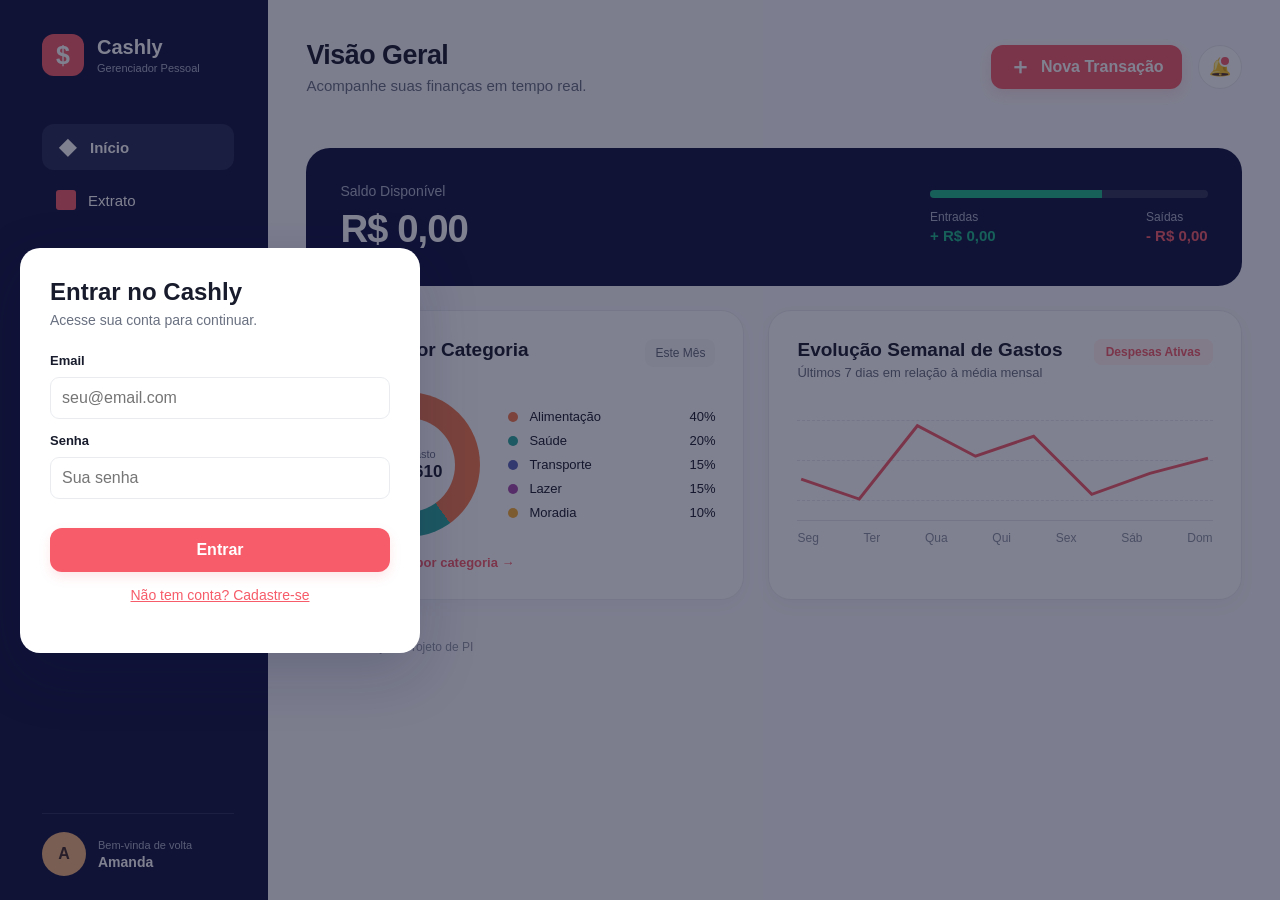
==== templates/index.html @ bc936a3e "Add files via upload" ====
<!DOCTYPE html>
<html lang="pt-BR">
<head>
  <meta charset="UTF-8">
  <meta name="viewport" content="width=device-width, initial-scale=1.0">
  <title>Cashly | Gerenciador Pessoal</title>
  <link rel="stylesheet" href="/static/style.css">
  <script src="/static/script.js" defer></script>
</head>
<body>

  <!-- TELA DE AUTENTICAÇÃO (NOVA - adicionada para o login funcionar) -->
  <div id="tela-auth" class="fundo-modal" style="display: flex; z-index: 9999;">
    <section class="modal" style="width: 400px;">
      <h2 id="titulo-auth">Entrar no Cashly</h2>
      <p id="subtitulo-auth">Acesse sua conta para continuar.</p>
      
      <form id="form-auth">
        <div id="campo-nome" style="display: none;">
          <label for="auth-nome">Nome</label>
          <input id="auth-nome" name="nome" type="text" placeholder="Seu nome">
        </div>
        
        <label for="auth-email">Email</label>
        <input id="auth-email" name="email" type="email" placeholder="seu@email.com" required>
        
        <label for="auth-senha">Senha</label>
        <input id="auth-senha" name="senha" type="password" placeholder="Sua senha" required>
        
        <div class="acoes-form" style="margin-top: 20px;">
          <button class="botao botao-coral botao-enviar" type="submit" id="btn-submit-auth" style="width: 100%;">Entrar</button>
        </div>
      </form>
      
      <p style="text-align: center; margin-top: 15px;">
        <a href="#" id="link-alternar-auth" style="color: var(--coral);">Não tem conta? Cadastre-se</a>
      </p>
    </section>
  </div>

  <!-- LAYOUT ORIGINAL -->
  <div class="layout">
    <aside class="barra-lateral">
      <a class="marca" href="#inicio" aria-label="Cashly, página inicial">
        <span class="marca-icone">$</span>
        <span><strong>Cashly</strong><small>Gerenciador Pessoal</small></span>
      </a>
 
      <nav class="menu" aria-label="Navegação principal">
        <button class="link-menu ativo" type="button" data-pagina="inicio">
          <span class="icone-menu icone-casa" aria-hidden="true">◆</span>Início
        </button>
        <button class="link-menu" type="button" data-pagina="extrato">
          <span class="icone-menu icone-extrato" aria-hidden="true"></span>Extrato
        </button>
        <button class="link-menu" type="button" data-pagina="metas">
          <span class="icone-menu icone-meta" aria-hidden="true">●</span>Metas
        </button>
        <button class="link-menu" type="button" data-pagina="insights">
          <span class="icone-menu icone-insights" aria-hidden="true">▲</span>Insights
        </button>
      </nav>
 
      <div class="usuario">
        <div class="avatar" aria-hidden="true">A</div>
        <div><small>Bem-vinda de volta</small><strong id="nome-usuario-sidebar">Amanda</strong></div>
      </div>
    </aside>
 
    <main class="conteudo">
      <header class="cabecalho">
        <div>
          <h1 id="titulo-pagina">Visão Geral</h1>
          <p id="subtitulo-pagina">Acompanhe suas finanças em tempo real.</p>
        </div>
        <div class="acoes-cabecalho">
          <button class="botao botao-coral" id="botao-nova-transacao" type="button">
            <span aria-hidden="true">＋</span> Nova Transação
          </button>
          <button class="botao-sino" type="button" aria-label="Notificações">
            <span aria-hidden="true">🔔</span><i class="badge-sino" aria-hidden="true"></i>
          </button>
        </div>
      </header>
 
      <!-- Tela Início -->
      <section class="pagina" id="pagina-inicio">
        <section class="cartao-saldo" aria-label="Resumo financeiro">
          <div class="saldo-principal">
            <span>Saldo Disponível</span>
            <strong id="saldo">R$ 0,00</strong>
          </div>
          <div class="resumo-movimento">
            <div class="barra-resumo"><span></span></div>
            <div class="valores-resumo">
              <p>Entradas<strong class="texto-verde" id="total-entradas">+ R$ 0,00</strong></p>
              <p>Saídas<strong class="texto-coral" id="total-saidas">- R$ 0,00</strong></p>
            </div>
          </div>
        </section>
 
        <div class="grade-paineis">
          <section class="cartao painel-categorias">
            <div class="titulo-cartao">
              <h2>Gastos por Categoria</h2><span class="etiqueta">Este Mês</span>
            </div>
            <div class="categorias-conteudo">
              <div class="grafico-rosca" role="img" aria-label="Gráfico ilustrativo de gastos por categoria">
                <div><small>Total Gasto</small><strong>R$ 2.610</strong></div>
              </div>
              <ul class="legenda">
                <li><span class="ponto ponto-laranja"></span>Alimentação <strong>40%</strong></li>
                <li><span class="ponto ponto-verde-agua"></span>Saúde <strong>20%</strong></li>
                <li><span class="ponto ponto-azul"></span>Transporte <strong>15%</strong></li>
                <li><span class="ponto ponto-roxo"></span>Lazer <strong>15%</strong></li>
                <li><span class="ponto ponto-amarelo"></span>Moradia <strong>10%</strong></li>
              </ul>
            </div>
            <button class="link-detalhes" type="button" data-ir="categorias">Ver detalhes por categoria →</button>
          </section>
 
          <section class="cartao painel-semanal">
            <div class="titulo-cartao">
              <div><h2>Evolução Semanal de Gastos</h2><p>Últimos 7 dias em relação à média mensal</p></div>
              <span class="destaque-coral">Despesas Ativas</span>
            </div>
            <div class="grafico-linha" role="img" aria-label="Gráfico ilustrativo de gastos nos últimos sete dias">
              <div class="linhas-grade"><i></i><i></i><i></i></div>
              <svg viewBox="0 0 500 125" preserveAspectRatio="none" aria-hidden="true">
                <polyline points="5,82 75,103 145,26 215,58 285,37 355,98 425,76 495,60"></polyline>
              </svg>
            </div>
            <div class="dias-semana"><span>Seg</span><span>Ter</span><span>Qua</span><span>Qui</span><span>Sex</span><span>Sáb</span><span>Dom</span></div>
          </section>
        </div>
      </section>
 
      <!-- Tela Extrato -->
      <section class="pagina escondido" id="pagina-extrato">
        <section class="cartao filtros-extrato" aria-label="Filtros do extrato">
          <div class="seletor-mes">
            <button class="botao-seta" id="mes-anterior" type="button" aria-label="Mês anterior">‹</button>
            <strong id="mes-atual">Agosto, 2024</strong>
            <button class="botao-seta" id="mes-proximo" type="button" aria-label="Próximo mês">›</button>
          </div>
          <label class="busca">
            <span aria-hidden="true">⌕</span>
            <input id="busca-transacao" type="search" placeholder="Buscar transação..." aria-label="Buscar transação">
          </label>
          <div class="filtros-tipo" aria-label="Filtrar transações">
            <button type="button" class="filtro ativo" data-filtro="todas">Tudo</button>
            <button type="button" class="filtro" data-filtro="receita">Receitas</button>
            <button type="button" class="filtro" data-filtro="despesa">Despesas</button>
          </div>
        </section>
 
        <section class="cartao lista-extrato">
          <h2 class="titulo-grupo">Hoje</h2>
          <div id="lista-hoje"></div>
          <p class="mensagem-vazia escondido" id="mensagem-vazia">Nenhuma transação encontrada.</p>
        </section>
      </section>
 
      <!-- Tela Metas -->
      <section class="pagina escondido" id="pagina-metas">
        <div class="grade-metas" id="lista-metas">
          <!-- Preenchido via JS -->
        </div>
      </section>
 
      <!-- Tela Insights -->
      <section class="pagina escondido" id="pagina-insights">
        <div class="grade-insights">
          <article class="cartao-alerta" aria-label="Alerta de gasto">
            <div class="topo-alerta">
              <span class="icone-alerta" aria-hidden="true">⚠</span>
              <strong>ALERTA DE GASTO</strong>
            </div>
            <p class="texto-alerta">Você gastou <b>23% mais</b> em Alimentação este mês comparado ao mês passado.</p>
            <div class="comparativo">
              <div class="coluna-barra"><i class="barra-julho"></i><span>Julho</span></div>
              <div class="coluna-barra atual"><i class="barra-agosto"></i><span>Agosto</span></div>
              <div class="diferenca"><small>Diferença de valor estimado</small><strong>+ R$ 240,00</strong></div>
            </div>
          </article>
 
          <div class="coluna-insights">
            <section>
              <h2 class="titulo-bloco">Padrões Identificados</h2>
              <div class="lista-insights">
                <article class="cartao cartao-insight">
                  <div class="textos"><h3>Pico aos Fins de Semana</h3><p>Seus maiores débitos ocorrem concentrados entre sexta e domingo.</p></div>
                  <span class="pilula">Fim de Semana</span>
                </article>
                <article class="cartao cartao-insight">
                  <div class="textos"><h3>Assinaturas e Recorrentes</h3><p>Totalizam R$ 189,00 por mês (Netflix, Spotify, etc).</p></div>
                  <span class="pilula">R$ 189/mês</span>
                </article>
              </div>
            </section>
 
            <section>
              <h2 class="titulo-bloco">Dicas &amp; Recomendações</h2>
              <div class="lista-insights">
                <article class="cartao cartao-insight dica">
                  <span class="icone-dica fundo-amarelo" aria-hidden="true">☕</span>
                  <div class="textos"><h3>Reduzir gastos com delivery</h3><p>Você pode economizar até <b>R$ 340,00</b> por mês preparando mais refeições em casa.</p></div>
                </article>
                <article class="cartao cartao-insight dica">
                  <span class="icone-dica fundo-verde" aria-hidden="true">🛡️</span>
                  <div class="textos"><h3>Meta Fundo de Emergência</h3><p>Excelente! No ritmo atual de depósitos, você completará sua reserva de emergência 2 meses antes do planejado.</p></div>
                </article>
              </div>
            </section>
          </div>
        </div>
      </section>
 
      <footer class="rodape"><p>© 2026 Cashly — Projeto de PI</p></footer>
    </main>
  </div>
 
  <!-- Formulário para cadastrar uma transação -->
  <div class="fundo-modal escondido" id="modal-transacao">
    <section class="modal" role="dialog" aria-modal="true" aria-labelledby="titulo-modal">
      <button class="fechar-modal" id="fechar-modal" type="button" aria-label="Fechar">×</button>
      <h2 id="titulo-modal">Nova Transação</h2>
      <p>Preencha os dados para adicionar ao extrato.</p>
      <form id="form-transacao">
        <span class="rotulo-campo">Tipo de Lançamento</span>
        <div class="tipo-segmentado" role="group" aria-label="Tipo de lançamento">
          <button class="aba-tipo" type="button" data-tipo="receita">Receita</button>
          <button class="aba-tipo ativo" type="button" data-tipo="despesa">Despesa</button>
        </div>
        <input id="tipo" name="tipo" type="hidden" value="despesa">
        <label for="descricao">Descrição</label>
        <input id="descricao" name="descricao" type="text" placeholder="Ex.: Conta de luz" required>
        <label for="categoria">Categoria</label>
        <input id="categoria" name="categoria" type="text" list="lista-categorias" autocomplete="off" placeholder="Ex.: Moradia" required>
        <datalist id="lista-categorias"></datalist>
        <label for="valor">Valor (R$)</label>
        <input id="valor" name="valor" type="number" min="0.01" step="0.01" placeholder="0,00" required>
        <label for="data">Data do Pagamento</label>
        <input id="data" name="data" type="date">
        <label for="observacao">Observações (Opcional)</label>
        <textarea id="observacao" name="observacao" rows="3" placeholder="Escreva uma nota..."></textarea>
        <div class="acoes-form">
          <button class="botao botao-voltar" id="voltar-modal" type="button">Voltar</button>
          <button class="botao botao-coral botao-enviar" id="botao-salvar" type="submit">Salvar Despesa</button>
        </div>
      </form>
    </section>
  </div>
</body>
</html>
---- static/style.css ----
:root {
  --azul-escuro: #10143f;
  --azul-claro: #252a55;
  --coral: #f65c69;
  --verde: #1bb88a;
  --texto: #171b2b;
  --texto-suave: #697080;
  --fundo: #f7f8fb;
  --borda: #e9ebef;
}

* { box-sizing: border-box; }

body {
  margin: 0;
  background: var(--fundo);
  color: var(--texto);
  font-family: Arial, Helvetica, sans-serif;
}

button, input, select { font: inherit; }
button { cursor: pointer; }

.layout { min-height: 100vh; }

.barra-lateral {
  width: 268px;
  position: fixed;
  inset: 0 auto 0 0;
  display: flex;
  flex-direction: column;
  padding: 34px 34px 24px 42px;
  background: var(--azul-escuro);
  color: #fff;
  z-index: 2;
}

.marca {
  display: flex;
  align-items: center;
  gap: 13px;
  color: #fff;
  text-decoration: none;
  margin-bottom: 48px;
}

.marca-icone {
  width: 42px;
  height: 42px;
  display: grid;
  place-items: center;
  border-radius: 12px;
  background: var(--coral);
  font-size: 25px;
  font-weight: bold;
}

.marca strong { display: block; font-size: 20px; }
.marca small { display: block; margin-top: 3px; color: #aeb2c8; font-size: 11px; }

.menu { display: grid; gap: 7px; }
.link-menu {
  display: flex;
  align-items: center;
  gap: 12px;
  min-height: 46px;
  padding: 0 14px;
  border: 0;
  border-radius: 12px;
  background: transparent;
  color: #fff;
  text-align: left;
  font-size: 15px;
}
.link-menu:hover, .link-menu.ativo { background: var(--azul-claro); }
.link-menu.ativo { font-weight: bold; }
.icone-menu { width: 22px; display: inline-grid; place-items: center; font-size: 22px; }
.icone-casa { color: #fff; }
.icone-extrato { width: 20px; height: 20px; border-radius: 3px; background: var(--coral); }
.icone-meta { color: #fff; font-size: 23px; }

.usuario {
  display: flex;
  align-items: center;
  gap: 12px;
  margin-top: auto;
  padding-top: 18px;
  border-top: 1px solid #292d57;
}
.avatar {
  width: 44px;
  height: 44px;
  display: grid;
  place-items: center;
  border-radius: 50%;
  background: #f0b57e;
  color: #422b25;
  font-weight: bold;
}
.usuario small, .usuario strong { display: block; }
.usuario small { color: #aeb2c8; font-size: 11px; margin-bottom: 3px; }
.usuario strong { font-size: 14px; }

.conteudo {
  min-height: 100vh;
  margin-left: 268px;
  padding: 40px clamp(24px, 3vw, 46px) 24px;
}

.cabecalho {
  display: flex;
  align-items: center;
  justify-content: space-between;
  gap: 20px;
  margin-bottom: 54px;
}
.cabecalho h1 { margin: 0 0 6px; font-size: clamp(25px, 2.1vw, 32px); letter-spacing: -0.5px; }
.cabecalho p { margin: 0; color: var(--texto-suave); font-size: 15px; }

.botao {
  border: 0;
  border-radius: 12px;
  font-weight: bold;
  transition: transform .15s ease, filter .15s ease;
}
.botao:hover { filter: brightness(.96); transform: translateY(-1px); }
.botao-coral { min-height: 44px; padding: 0 18px; background: var(--coral); color: white; box-shadow: 0 5px 12px #f65c6925; }
.botao-coral span { margin-right: 5px; font-size: 22px; vertical-align: -2px; }

.pagina { min-height: 460px; }
.escondido { display: none !important; }

.cartao {
  border: 1px solid var(--borda);
  border-radius: 23px;
  background: #fff;
  box-shadow: 0 6px 18px #19203a08;
}
.cartao-saldo {
  min-height: 138px;
  display: flex;
  align-items: center;
  justify-content: space-between;
  gap: 35px;
  padding: 26px 34px;
  border-radius: 24px;
  background: var(--azul-escuro);
  color: white;
  margin-bottom: 24px;
}
.saldo-principal span { display: block; margin-bottom: 8px; color: #aeb2c8; font-size: 14px; }
.saldo-principal strong { font-size: clamp(28px, 3vw, 39px); letter-spacing: -1px; }
.resumo-movimento { width: 32%; min-width: 240px; }
.barra-resumo { height: 8px; overflow: hidden; border-radius: 8px; background: #303454; }
.barra-resumo span { display: block; width: 62%; height: 100%; background: var(--verde); }
.valores-resumo { display: flex; justify-content: space-between; gap: 15px; margin-top: 12px; }
.valores-resumo p { margin: 0; color: #aeb2c8; font-size: 12px; }
.valores-resumo strong { display: block; margin-top: 3px; font-size: 15px; }
.texto-verde, .positivo { color: var(--verde); }
.texto-coral, .negativo { color: var(--coral); }

.grade-paineis { display: grid; grid-template-columns: 1fr 1.08fr; gap: 24px; }
.painel-categorias, .painel-semanal { min-height: 250px; padding: 28px; }
.titulo-cartao { display: flex; align-items: flex-start; justify-content: space-between; gap: 14px; }
.titulo-cartao h2 { margin: 0; font-size: 19px; }
.titulo-cartao p { margin: 4px 0 0; color: var(--texto-suave); font-size: 13px; }
.etiqueta { padding: 7px 10px; border-radius: 8px; background: #f7f8fb; color: #626978; font-size: 12px; }
.categorias-conteudo { display: flex; align-items: center; gap: 28px; margin-top: 25px; }
.grafico-rosca {
  width: 145px;
  height: 145px;
  flex: 0 0 145px;
  display: grid;
  place-items: center;
  border-radius: 50%;
  background: conic-gradient(#f47a4c 0 40%, #2ba99c 40% 60%, #5965b6 60% 75%, #a64caa 75% 90%, #f6ae35 90% 100%);
}
.grafico-rosca > div { width: 94px; height: 94px; display: grid; align-content: center; justify-items: center; border-radius: 50%; background: white; }
.grafico-rosca small { color: var(--texto-suave); font-size: 11px; }
.grafico-rosca strong { margin-top: 2px; font-size: 17px; }
.legenda { flex: 1; display: grid; gap: 9px; list-style: none; margin: 0; padding: 0; font-size: 13px; }
.legenda li { display: grid; grid-template-columns: 12px 1fr auto; align-items: center; gap: 9px; }
.legenda li strong { font-weight: normal; }
.ponto { width: 10px; height: 10px; display: inline-block; border-radius: 50%; }
.ponto-laranja { background: #f47a4c; }.ponto-verde-agua { background: #2ba99c; }.ponto-azul { background: #5965b6; }.ponto-roxo { background: #a64caa; }.ponto-amarelo { background: #f6ae35; }
.destaque-coral { padding-top: 8px; color: var(--coral); font-size: 12px; white-space: nowrap; }
.grafico-linha { height: 120px; position: relative; margin-top: 21px; border-bottom: 1px solid #e7e9ee; }
.linhas-grade { position: absolute; inset: 0; display: flex; flex-direction: column; justify-content: space-around; }
.linhas-grade i { border-top: 1px dashed #e8eaf0; }
.grafico-linha svg { position: absolute; inset: 0; width: 100%; height: 100%; overflow: visible; }
.grafico-linha polyline { fill: none; stroke: var(--coral); stroke-width: 3; vector-effect: non-scaling-stroke; }
.dias-semana { display: flex; justify-content: space-between; margin-top: 10px; color: #8c93a2; font-size: 12px; }

.filtros-extrato { display: flex; align-items: center; justify-content: space-between; gap: 20px; padding: 22px 24px; margin-bottom: 24px; }
.seletor-mes { display: flex; align-items: center; gap: 14px; white-space: nowrap; }
.seletor-mes strong { min-width: 110px; text-align: center; }
.botao-seta { width: 34px; height: 34px; border: 1px solid var(--borda); border-radius: 9px; background: white; color: #4c5363; font-size: 25px; line-height: 1; }
.busca { min-width: 180px; max-width: 290px; flex: 1; display: flex; align-items: center; gap: 8px; padding: 8px 13px; border: 1px solid var(--borda); border-radius: 12px; color: #545b6b; }
.busca span { font-size: 23px; }
.busca input { width: 100%; border: 0; outline: 0; background: transparent; font-size: 13px; }
.filtros-tipo { display: flex; gap: 8px; }
.filtro { min-height: 35px; padding: 0 14px; border: 1px solid var(--borda); border-radius: 20px; background: #fff; color: #555c6c; font-size: 13px; }
.filtro.ativo { border-color: var(--azul-escuro); background: var(--azul-escuro); color: white; }
.lista-extrato { padding: 28px; }
.titulo-grupo { margin: 0 0 12px; color: #555c6b; font-size: 12px; text-transform: uppercase; }
.titulo-grupo:not(:first-child) { margin-top: 25px; }
.transacao { min-height: 72px; display: flex; align-items: center; gap: 15px; padding: 10px 15px; border-radius: 14px; background: #fafbfc; margin: 7px 0; }
.icone-transacao { width: 44px; height: 44px; display: grid; flex: 0 0 44px; place-items: center; border-radius: 50%; font-size: 20px; font-weight: bold; }
.coral-claro { background: #fff0f0; color: var(--coral); }.azul-claro { background: #eff4ff; color: #6187dc; }.verde-claro { background: #e8fbf5; color: var(--verde); }
.detalhe-transacao { display: grid; gap: 4px; }
.detalhe-transacao strong { font-size: 15px; }
.detalhe-transacao small { color: var(--texto-suave); font-size: 12px; }
.valor-transacao { margin-left: auto; white-space: nowrap; }
.mensagem-vazia { padding: 22px; color: var(--texto-suave); text-align: center; }

.grade-metas { display: grid; grid-template-columns: repeat(2, minmax(260px, 375px)); align-items: start; gap: 24px; }
.cartao-meta { padding: 27px 28px; }
.cabecalho-meta { display: flex; align-items: center; gap: 13px; }
.emoji-meta { width: 44px; height: 44px; display: grid; place-items: center; border-radius: 12px; background: #fafbfc; font-size: 22px; }
.nome-meta { min-width: 0; flex: 1; }
.nome-meta h2 { margin: 0 0 4px; font-size: 16px; }
.nome-meta p { margin: 0; color: #9aa0ad; font-size: 12px; }
.porcentagem { padding: 6px 9px; border-radius: 10px; font-size: 12px; font-weight: bold; }
.verde-suave { background: #e9faf4; color: var(--verde); }.azul-suave { background: #eef3ff; color: #5881d4; }.roxo-suave { background: #f4efff; color: #8a5ce0; }
.valores-meta { display: flex; align-items: baseline; gap: 5px; margin: 26px 0 18px; }
.valores-meta strong:first-child { font-size: 16px; }
.valores-meta span { flex: 1; color: #9aa0ad; font-size: 12px; }
.valores-meta strong:last-child { color: #555c6b; font-size: 13px; white-space: nowrap; }
.progresso { height: 8px; overflow: hidden; border-radius: 10px; background: #f1f2f5; }
.progresso span { height: 100%; display: block; border-radius: inherit; background: var(--verde); }
.progresso.azul span { background: #4a83e5; }.progresso.roxo span { background: #9360eb; }
.botao-meta { width: 100%; min-height: 42px; margin-top: 20px; background: var(--azul-escuro); color: white; }
.rodape { padding: 20px 0 0; color: #9298a5; font-size: 12px; }

.fundo-modal { position: fixed; inset: 0; z-index: 5; display: grid; place-items: center; padding: 20px; background: #11142f88; }
.modal { position: relative; width: min(100%, 440px); padding: 30px; border-radius: 20px; background: white; box-shadow: 0 20px 60px #10143f33; }
.modal h2 { margin: 0 0 6px; }
.modal p { margin: 0 0 20px; color: var(--texto-suave); font-size: 14px; }
.fechar-modal { position: absolute; top: 13px; right: 16px; border: 0; background: transparent; color: #687080; font-size: 27px; }
.modal form { display: grid; gap: 9px; }
.modal label { margin-top: 5px; font-size: 13px; font-weight: bold; }
.modal input, .modal select { width: 100%; min-height: 42px; padding: 9px 11px; border: 1px solid var(--borda); border-radius: 9px; background: #fff; }
.botao-enviar { margin-top: 12px; }

@media (max-width: 1050px) {
  .barra-lateral { width: 220px; padding-left: 24px; padding-right: 20px; }
  .conteudo { margin-left: 220px; }
  .grade-paineis { grid-template-columns: 1fr; }
  .filtros-extrato { flex-wrap: wrap; }
  .busca { order: 3; max-width: none; flex-basis: 100%; }
}

@media (max-width: 700px) {
  .barra-lateral { position: static; width: 100%; min-height: auto; padding: 16px; }
  .marca { margin: 0 0 14px; }
  .menu { grid-template-columns: repeat(3, 1fr); gap: 6px; }
  .link-menu { justify-content: center; gap: 7px; min-height: 42px; padding: 0 6px; font-size: 13px; }
  .icone-menu { width: auto; font-size: 18px; }
  .usuario { display: none; }
  .conteudo { margin-left: 0; padding: 25px 16px; }
  .cabecalho { align-items: flex-start; margin-bottom: 25px; }
  .cabecalho p { max-width: 230px; font-size: 13px; }
  .cabecalho .botao-coral { padding: 0 11px; font-size: 12px; white-space: nowrap; }
  .cabecalho .botao-coral span { font-size: 18px; }
  .cartao-saldo { align-items: flex-start; flex-direction: column; gap: 22px; padding: 25px; }
  .resumo-movimento { width: 100%; min-width: 0; }
  .painel-categorias, .painel-semanal { padding: 21px; }
  .categorias-conteudo { gap: 16px; }
  .grafico-rosca { width: 120px; height: 120px; flex-basis: 120px; }
  .grafico-rosca > div { width: 78px; height: 78px; }
  .grafico-rosca strong { font-size: 14px; }
  .legenda { font-size: 12px; gap: 8px; }
  .titulo-cartao h2 { font-size: 16px; }
  .filtros-extrato { gap: 12px; padding: 15px; }
  .seletor-mes { width: 100%; justify-content: space-between; }
  .busca { order: initial; flex-basis: 100%; }
  .filtros-tipo { width: 100%; }
  .filtro { flex: 1; padding: 0 8px; }
  .lista-extrato { padding: 18px 12px; }
  .transacao { gap: 10px; padding: 9px; }
  .icone-transacao { width: 38px; height: 38px; flex-basis: 38px; }
  .detalhe-transacao strong { font-size: 13px; }
  .valor-transacao { font-size: 12px; }
  .grade-metas { grid-template-columns: 1fr; }
}


/* ===== Itens adicionados a partir do Figma ===== */
 
/* Menu: item Insights */
.icone-insights { color: var(--coral); font-size: 20px; }
 
/* Cabeçalho: ações com sino de notificação */
.acoes-cabecalho { display: flex; align-items: center; gap: 16px; }
.botao-sino { position: relative; width: 44px; height: 44px; display: grid; place-items: center; border: 1px solid var(--borda); border-radius: 50%; background: #fff; font-size: 18px; }
.botao-sino:hover { background: #fafbfc; }
.badge-sino { position: absolute; top: 9px; right: 10px; width: 8px; height: 8px; box-sizing: content-box; border: 2px solid #fff; border-radius: 50%; background: var(--coral); }
 
/* Tela Início: selo "Despesas Ativas" e link para as categorias */
.destaque-coral { padding: 6px 12px; border-radius: 8px; background: #fff0f0; font-weight: bold; }
.link-detalhes { margin-top: 18px; padding: 0; border: 0; background: transparent; color: var(--coral); font-size: 13px; font-weight: bold; }
.link-detalhes:hover { text-decoration: underline; }
 
/* Cores e fundos reutilizados nas novas telas */
.cor-laranja { background: #f47a4c; }.cor-verde-agua { background: #2ba99c; }.cor-azul { background: #5965b6; }.cor-roxo { background: #a64caa; }.cor-amarelo { background: #f6ae35; }
.fundo-laranja { background: #fff0ea; color: #f47a4c; }.fundo-verde-agua { background: #e6f6f4; color: #2ba99c; }.fundo-azul { background: #eceefa; color: #5965b6; }.fundo-roxo { background: #f6e9f7; color: #a64caa; }.fundo-amarelo { background: #fff4e0; color: #f6ae35; }.fundo-verde { background: #e8fbf5; color: var(--verde); }
 
/* Tela Categorias */
.cartao-distribuicao { padding: 28px; margin-bottom: 32px; }
.topo-distribuicao { display: flex; align-items: center; justify-content: space-between; gap: 14px; }
.topo-distribuicao h2 { margin: 0; font-size: 17px; text-transform: uppercase; }
.topo-distribuicao strong { font-size: 18px; }
.barra-segmentada { display: flex; height: 24px; margin: 20px 0 18px; overflow: hidden; border-radius: 12px; background: #f1f2f5; }
.barra-segmentada span { display: block; height: 100%; }
.legenda-horizontal { display: flex; flex-wrap: wrap; gap: 10px 22px; margin: 0; padding: 0; list-style: none; color: #596070; font-size: 13px; }
.legenda-horizontal li { display: flex; align-items: center; gap: 8px; }
.titulo-secao { margin: 0 0 16px; font-size: 18px; }
.lista-categorias { display: grid; gap: 12px; }
.cartao-categoria { padding: 20px; border-radius: 18px; }
.linha-categoria { display: flex; align-items: center; gap: 12px; }
.icone-categoria { width: 40px; height: 40px; display: grid; flex: 0 0 40px; place-items: center; border-radius: 50%; font-size: 18px; }
.texto-categoria { flex: 1; min-width: 0; display: grid; gap: 3px; }
.texto-categoria strong { font-size: 15px; }
.texto-categoria small { color: #9aa0ad; font-size: 12px; }
.valor-categoria { font-size: 15px; white-space: nowrap; }
.cartao-categoria .progresso { margin-top: 14px; }
.progresso.cat-laranja span { background: #f47a4c; }.progresso.cat-verde-agua span { background: #2ba99c; }.progresso.cat-azul span { background: #5965b6; }.progresso.cat-roxo span { background: #a64caa; }.progresso.cat-amarelo span { background: #f6ae35; }
 
/* Tela Insights */
.grade-insights { display: grid; grid-template-columns: repeat(2, minmax(0, 1fr)); gap: 24px; align-items: start; }
.cartao-alerta { padding: 28px; border-radius: 24px; background: var(--azul-escuro); color: #fff; }
.topo-alerta { display: flex; align-items: center; gap: 8px; }
.icone-alerta { width: 32px; height: 32px; display: grid; place-items: center; border-radius: 50%; background: #3a2a4f; color: var(--coral); font-size: 15px; }
.topo-alerta strong { color: var(--coral); font-size: 12px; letter-spacing: .4px; }
.texto-alerta { margin: 24px 0 0; font-size: 18px; font-weight: bold; line-height: 1.5; }
.texto-alerta b { color: var(--coral); }
.comparativo { display: flex; align-items: flex-end; gap: 24px; margin-top: 40px; }
.coluna-barra { display: grid; justify-items: center; gap: 8px; color: #aeb2c8; font-size: 12px; }
.coluna-barra i { display: block; width: 56px; border-radius: 8px; }
.barra-julho { height: 60px; background: #454a73; }
.barra-agosto { height: 90px; background: var(--coral); }
.coluna-barra.atual { color: #fff; font-weight: bold; }
.diferenca { padding-bottom: 4px; }
.diferenca small { display: block; color: #aeb2c8; font-size: 13px; }
.diferenca strong { display: block; margin-top: 4px; font-size: 22px; }
.coluna-insights { display: grid; gap: 24px; }
.titulo-bloco { margin: 0 0 12px; color: #596070; font-size: 12px; letter-spacing: .4px; text-transform: uppercase; }
.lista-insights { display: grid; gap: 12px; }
.cartao-insight { display: flex; align-items: center; gap: 16px; padding: 20px; border-radius: 16px; }
.cartao-insight .textos { flex: 1; min-width: 0; }
.cartao-insight h3 { margin: 0 0 6px; font-size: 15px; }
.cartao-insight p { margin: 0; color: #9aa0ad; font-size: 13px; line-height: 1.45; }
.cartao-insight.dica p { color: #596070; }
.cartao-insight p b { color: var(--verde); }
.pilula { padding: 6px 10px; border-radius: 8px; background: #f7f8fb; font-size: 12px; font-weight: bold; white-space: nowrap; }
.icone-dica { width: 40px; height: 40px; display: grid; flex: 0 0 40px; place-items: center; border-radius: 50%; font-size: 18px; }
 
/* Formulário de nova transação: campos extras */
.modal { max-height: calc(100vh - 40px); overflow-y: auto; }
.rotulo-campo { margin-top: 5px; font-size: 13px; font-weight: bold; }
.tipo-segmentado { display: grid; grid-template-columns: 1fr 1fr; gap: 4px; padding: 4px; border-radius: 12px; background: #f7f8fb; }
.aba-tipo { min-height: 40px; border: 0; border-radius: 9px; background: transparent; color: #596070; font-weight: bold; }
.aba-tipo.ativo { background: var(--coral); color: #fff; box-shadow: 0 4px 10px #f65c6930; }
.aba-tipo.ativo[data-tipo="receita"] { background: var(--verde); box-shadow: 0 4px 10px #1bb88a30; }
.modal textarea { width: 100%; min-height: 80px; padding: 9px 11px; border: 1px solid var(--borda); border-radius: 9px; background: #fff; font: inherit; resize: vertical; }
.acoes-form { display: flex; gap: 12px; margin-top: 12px; }
.acoes-form .botao-enviar { flex: 1; margin-top: 0; }
.botao-voltar { min-height: 44px; padding: 0 22px; border: 1px solid var(--borda); background: #fff; color: #596070; }
 
@media (max-width: 1050px) {
  .grade-insights { grid-template-columns: 1fr; }
}
 
@media (max-width: 700px) {
  .menu { grid-template-columns: repeat(4, 1fr); }
  .acoes-cabecalho { gap: 8px; }
  .botao-sino { width: 38px; height: 38px; }
  .badge-sino { top: 7px; right: 8px; }
  .cartao-distribuicao { padding: 21px; }
  .cartao-insight { align-items: flex-start; flex-wrap: wrap; }
  .comparativo { flex-wrap: wrap; gap: 16px; }
}
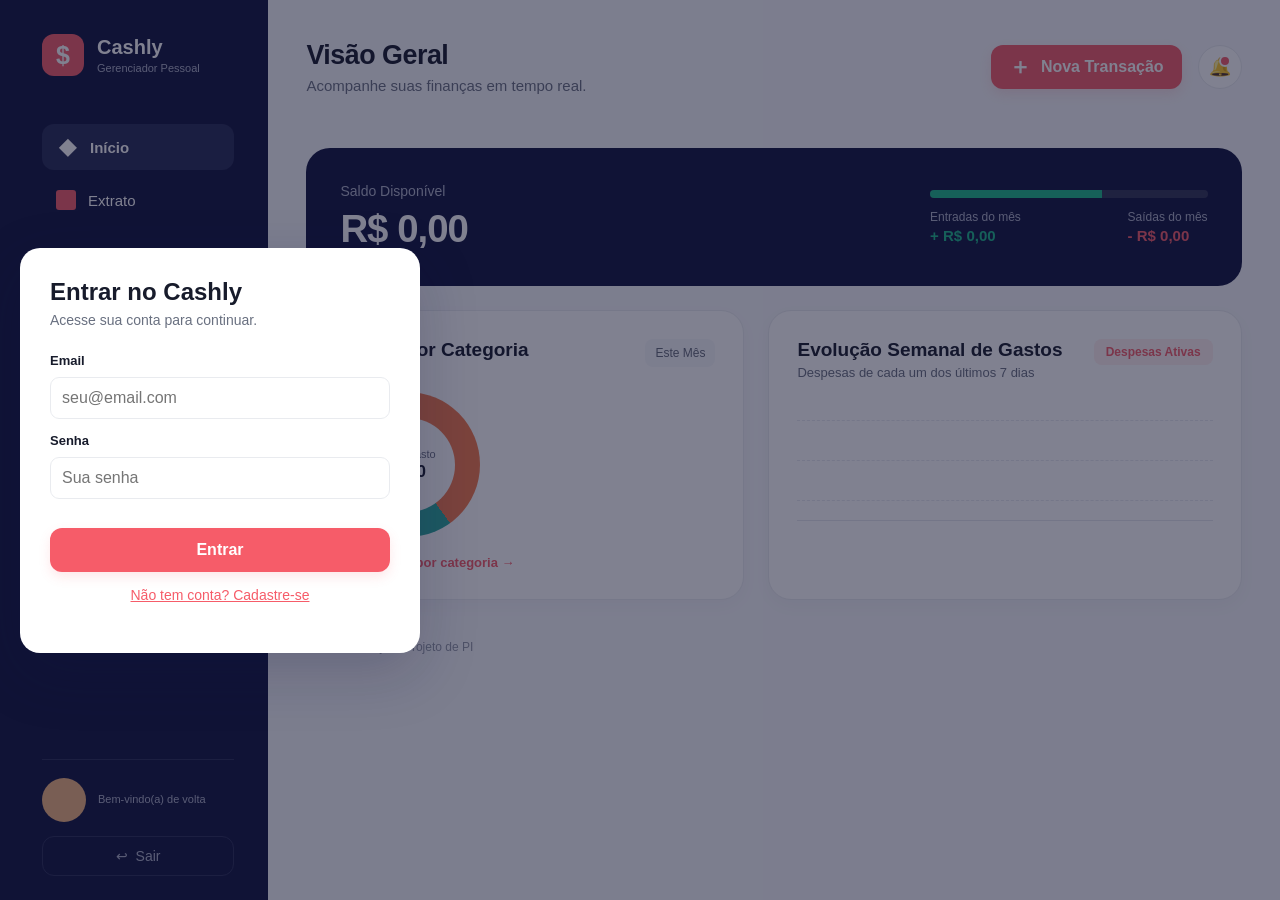
==== commit 3165b24c: "arquivos front" ====
--- a/templates/index.html
+++ b/templates/index.html
@@ -62,9 +62,11 @@
       </nav>
  
       <div class="usuario">
-        <div class="avatar" aria-hidden="true">A</div>
-        <div><small>Bem-vinda de volta</small><strong id="nome-usuario-sidebar">Amanda</strong></div>
+        <!-- Nome e inicial ficam vazios até o login (preenchidos por mostrarUsuario no script.js) -->
+        <div class="avatar" id="avatar-usuario" aria-hidden="true"></div>
+        <div><small>Bem-vindo(a) de volta</small><strong id="nome-usuario-sidebar"></strong></div>
       </div>
+      <button class="botao-sair" id="botao-sair" type="button"><span aria-hidden="true">↩</span>Sair</button>
     </aside>
  
     <main class="conteudo">
@@ -93,8 +95,8 @@
           <div class="resumo-movimento">
             <div class="barra-resumo"><span></span></div>
             <div class="valores-resumo">
-              <p>Entradas<strong class="texto-verde" id="total-entradas">+ R$ 0,00</strong></p>
-              <p>Saídas<strong class="texto-coral" id="total-saidas">- R$ 0,00</strong></p>
+              <p>Entradas do mês<strong class="texto-verde" id="total-entradas">+ R$ 0,00</strong></p>
+              <p>Saídas do mês<strong class="texto-coral" id="total-saidas">- R$ 0,00</strong></p>
             </div>
           </div>
         </section>
@@ -105,32 +107,28 @@
               <h2>Gastos por Categoria</h2><span class="etiqueta">Este Mês</span>
             </div>
             <div class="categorias-conteudo">
-              <div class="grafico-rosca" role="img" aria-label="Gráfico ilustrativo de gastos por categoria">
-                <div><small>Total Gasto</small><strong>R$ 2.610</strong></div>
+              <!-- Preenchido via JS (desenharCategorias) -->
+              <div class="grafico-rosca" id="grafico-rosca" role="img" aria-label="Gráfico de gastos por categoria">
+                <div><small>Total Gasto</small><strong id="total-rosca">R$ 0</strong></div>
               </div>
-              <ul class="legenda">
-                <li><span class="ponto ponto-laranja"></span>Alimentação <strong>40%</strong></li>
-                <li><span class="ponto ponto-verde-agua"></span>Saúde <strong>20%</strong></li>
-                <li><span class="ponto ponto-azul"></span>Transporte <strong>15%</strong></li>
-                <li><span class="ponto ponto-roxo"></span>Lazer <strong>15%</strong></li>
-                <li><span class="ponto ponto-amarelo"></span>Moradia <strong>10%</strong></li>
-              </ul>
+              <ul class="legenda" id="legenda-rosca"></ul>
             </div>
             <button class="link-detalhes" type="button" data-ir="categorias">Ver detalhes por categoria →</button>
           </section>
  
           <section class="cartao painel-semanal">
             <div class="titulo-cartao">
-              <div><h2>Evolução Semanal de Gastos</h2><p>Últimos 7 dias em relação à média mensal</p></div>
+              <div><h2>Evolução Semanal de Gastos</h2><p>Despesas de cada um dos últimos 7 dias</p></div>
               <span class="destaque-coral">Despesas Ativas</span>
             </div>
-            <div class="grafico-linha" role="img" aria-label="Gráfico ilustrativo de gastos nos últimos sete dias">
+            <!-- Preenchido via JS (desenharSemana) -->
+            <div class="grafico-linha" role="img" aria-label="Gráfico de gastos nos últimos sete dias">
               <div class="linhas-grade"><i></i><i></i><i></i></div>
               <svg viewBox="0 0 500 125" preserveAspectRatio="none" aria-hidden="true">
-                <polyline points="5,82 75,103 145,26 215,58 285,37 355,98 425,76 495,60"></polyline>
+                <polyline id="linha-semana" points=""></polyline>
               </svg>
             </div>
-            <div class="dias-semana"><span>Seg</span><span>Ter</span><span>Qua</span><span>Qui</span><span>Sex</span><span>Sáb</span><span>Dom</span></div>
+            <div class="dias-semana" id="dias-semana"></div>
           </section>
         </div>
       </section>
@@ -155,20 +153,38 @@
         </section>
  
         <section class="cartao lista-extrato">
-          <h2 class="titulo-grupo">Hoje</h2>
-          <div id="lista-hoje"></div>
-          <p class="mensagem-vazia escondido" id="mensagem-vazia">Nenhuma transação encontrada.</p>
+          <!-- Preenchido via JS: um grupo por dia (Hoje, Ontem, data) -->
+          <div id="lista-transacoes"></div>
+          <p class="mensagem-vazia escondido" id="mensagem-vazia">Nenhuma transação encontrada neste mês.</p>
         </section>
       </section>
  
       <!-- Tela Metas -->
       <section class="pagina escondido" id="pagina-metas">
+        <button class="botao botao-coral botao-nova-meta" id="botao-nova-meta" type="button">+ Nova Meta</button>
         <div class="grade-metas" id="lista-metas">
           <!-- Preenchido via JS -->
         </div>
       </section>
  
+      <!-- Tela Categorias (aberta pelo botão "Ver detalhes" da tela Início) -->
+      <!-- Preenchida via JS (desenharCategorias) -->
+      <section class="pagina escondido" id="pagina-categorias">
+        <section class="cartao cartao-distribuicao" aria-label="Distribuição geral dos gastos">
+          <div class="topo-distribuicao">
+            <h2>Distribuição Geral</h2>
+            <strong id="total-distribuicao">R$ 0,00</strong>
+          </div>
+          <div class="barra-segmentada" id="barra-segmentada" role="img" aria-label="Barra com a distribuição dos gastos por categoria"></div>
+          <ul class="legenda-horizontal" id="legenda-horizontal"></ul>
+        </section>
+
+        <h2 class="titulo-secao">Detalhes por Categoria</h2>
+        <div class="lista-categorias" id="lista-categorias-detalhe"></div>
+      </section>
+
       <!-- Tela Insights -->
+      <!-- Preenchida via JS (desenharInsights). Os textos abaixo aparecem enquanto não há dados. -->
       <section class="pagina escondido" id="pagina-insights">
         <div class="grade-insights">
           <article class="cartao-alerta" aria-label="Alerta de gasto">
@@ -176,46 +192,42 @@
               <span class="icone-alerta" aria-hidden="true">⚠</span>
               <strong>ALERTA DE GASTO</strong>
             </div>
-            <p class="texto-alerta">Você gastou <b>23% mais</b> em Alimentação este mês comparado ao mês passado.</p>
+            <p class="texto-alerta" id="texto-alerta">Ainda não há lançamentos suficientes para comparar com o mês passado.</p>
             <div class="comparativo">
-              <div class="coluna-barra"><i class="barra-julho"></i><span>Julho</span></div>
-              <div class="coluna-barra atual"><i class="barra-agosto"></i><span>Agosto</span></div>
-              <div class="diferenca"><small>Diferença de valor estimado</small><strong>+ R$ 240,00</strong></div>
+              <div class="coluna-barra"><i class="barra-julho" id="barra-mes-anterior"></i><span id="rotulo-mes-anterior">Mês passado</span></div>
+              <div class="coluna-barra atual"><i class="barra-agosto" id="barra-mes-atual"></i><span id="rotulo-mes-atual">Este mês</span></div>
+              <div class="diferenca"><small>Diferença de valor</small><strong id="diferenca-valor">R$ 0,00</strong></div>
             </div>
           </article>
- 
+
           <div class="coluna-insights">
             <section>
               <h2 class="titulo-bloco">Padrões Identificados</h2>
               <div class="lista-insights">
                 <article class="cartao cartao-insight">
-                  <div class="textos"><h3>Pico aos Fins de Semana</h3><p>Seus maiores débitos ocorrem concentrados entre sexta e domingo.</p></div>
-                  <span class="pilula">Fim de Semana</span>
+                  <div class="textos"><h3>Dia com mais gastos</h3><p id="texto-pico">Ainda não há despesas suficientes para identificar um padrão.</p></div>
+                  <span class="pilula" id="pilula-pico">—</span>
                 </article>
                 <article class="cartao cartao-insight">
-                  <div class="textos"><h3>Assinaturas e Recorrentes</h3><p>Totalizam R$ 189,00 por mês (Netflix, Spotify, etc).</p></div>
-                  <span class="pilula">R$ 189/mês</span>
+                  <div class="textos"><h3>Assinaturas e Recorrentes</h3><p id="texto-assinaturas">Nenhuma assinatura identificada este mês.</p></div>
+                  <span class="pilula" id="pilula-assinaturas">R$ 0/mês</span>
                 </article>
               </div>
             </section>
- 
+
             <section>
               <h2 class="titulo-bloco">Dicas &amp; Recomendações</h2>
-              <div class="lista-insights">
+              <div class="lista-insights" id="lista-dicas">
                 <article class="cartao cartao-insight dica">
-                  <span class="icone-dica fundo-amarelo" aria-hidden="true">☕</span>
-                  <div class="textos"><h3>Reduzir gastos com delivery</h3><p>Você pode economizar até <b>R$ 340,00</b> por mês preparando mais refeições em casa.</p></div>
-                </article>
-                <article class="cartao cartao-insight dica">
-                  <span class="icone-dica fundo-verde" aria-hidden="true">🛡️</span>
-                  <div class="textos"><h3>Meta Fundo de Emergência</h3><p>Excelente! No ritmo atual de depósitos, você completará sua reserva de emergência 2 meses antes do planejado.</p></div>
+                  <span class="icone-dica fundo-verde" aria-hidden="true">💡</span>
+                  <div class="textos"><h3>Comece registrando seus gastos</h3><p>As dicas aparecem aqui conforme você lança receitas e despesas.</p></div>
                 </article>
               </div>
             </section>
           </div>
         </div>
       </section>
- 
+
       <footer class="rodape"><p>© 2026 Cashly — Projeto de PI</p></footer>
     </main>
   </div>
@@ -251,5 +263,28 @@
       </form>
     </section>
   </div>
+
+  <!-- Formulário para criar uma meta -->
+  <div class="fundo-modal escondido" id="modal-meta">
+    <section class="modal" role="dialog" aria-modal="true" aria-labelledby="titulo-modal-meta">
+      <button class="fechar-modal" id="fechar-modal-meta" type="button" aria-label="Fechar">×</button>
+      <h2 id="titulo-modal-meta">Nova Meta</h2>
+      <p>Defina um objetivo e acompanhe quanto já guardou.</p>
+      <form id="form-meta">
+        <label for="meta-titulo">Nome da meta</label>
+        <input id="meta-titulo" name="titulo" type="text" maxlength="150" placeholder="Ex.: Reserva de emergência" required>
+        <label for="meta-valor-alvo">Valor total (R$)</label>
+        <input id="meta-valor-alvo" name="valor_alvo" type="number" min="0.01" step="0.01" placeholder="0,00" required>
+        <label for="meta-valor-atual">Já guardado (R$, opcional)</label>
+        <input id="meta-valor-atual" name="valor_atual" type="number" min="0" step="0.01" placeholder="0,00">
+        <label for="meta-prazo">Prazo (opcional)</label>
+        <input id="meta-prazo" name="prazo" type="date">
+        <div class="acoes-form">
+          <button class="botao botao-voltar" id="voltar-modal-meta" type="button">Voltar</button>
+          <button class="botao botao-coral botao-enviar" type="submit">Salvar Meta</button>
+        </div>
+      </form>
+    </section>
+  </div>
 </body>
 </html>
--- a/static/style.css
+++ b/static/style.css
@@ -381,3 +381,21 @@
   .comparativo { flex-wrap: wrap; gap: 16px; }
 }
  
+
+/* Botão Nova Meta: afastado dos cartões */
+.botao-nova-meta { margin-bottom: 28px; }
+
+/* Botão de sair e categoria "Outros" (cinza) */
+.botao-sair { display: flex; align-items: center; justify-content: center; gap: 8px; width: 100%; min-height: 40px; margin-top: 14px; border: 1px solid #292d57; border-radius: 12px; background: transparent; color: #aeb2c8; font-size: 14px; }
+.botao-sair:hover { border-color: var(--coral); color: var(--coral); }
+.ponto-cinza { background: #8c93a2; }
+.cor-cinza { background: #8c93a2; }
+.fundo-cinza { background: #f1f2f5; color: #8c93a2; }
+.progresso.cat-cinza span { background: #8c93a2; }
+
+/* Extrato agrupado por dia */
+.grupo-transacoes + .grupo-transacoes { margin-top: 25px; }
+
+/* Mensagem quando ainda não há dados para os gráficos */
+.sem-dados { margin: 0; color: var(--texto-suave); font-size: 13px; }
+.legenda li.sem-dados { display: block; }
